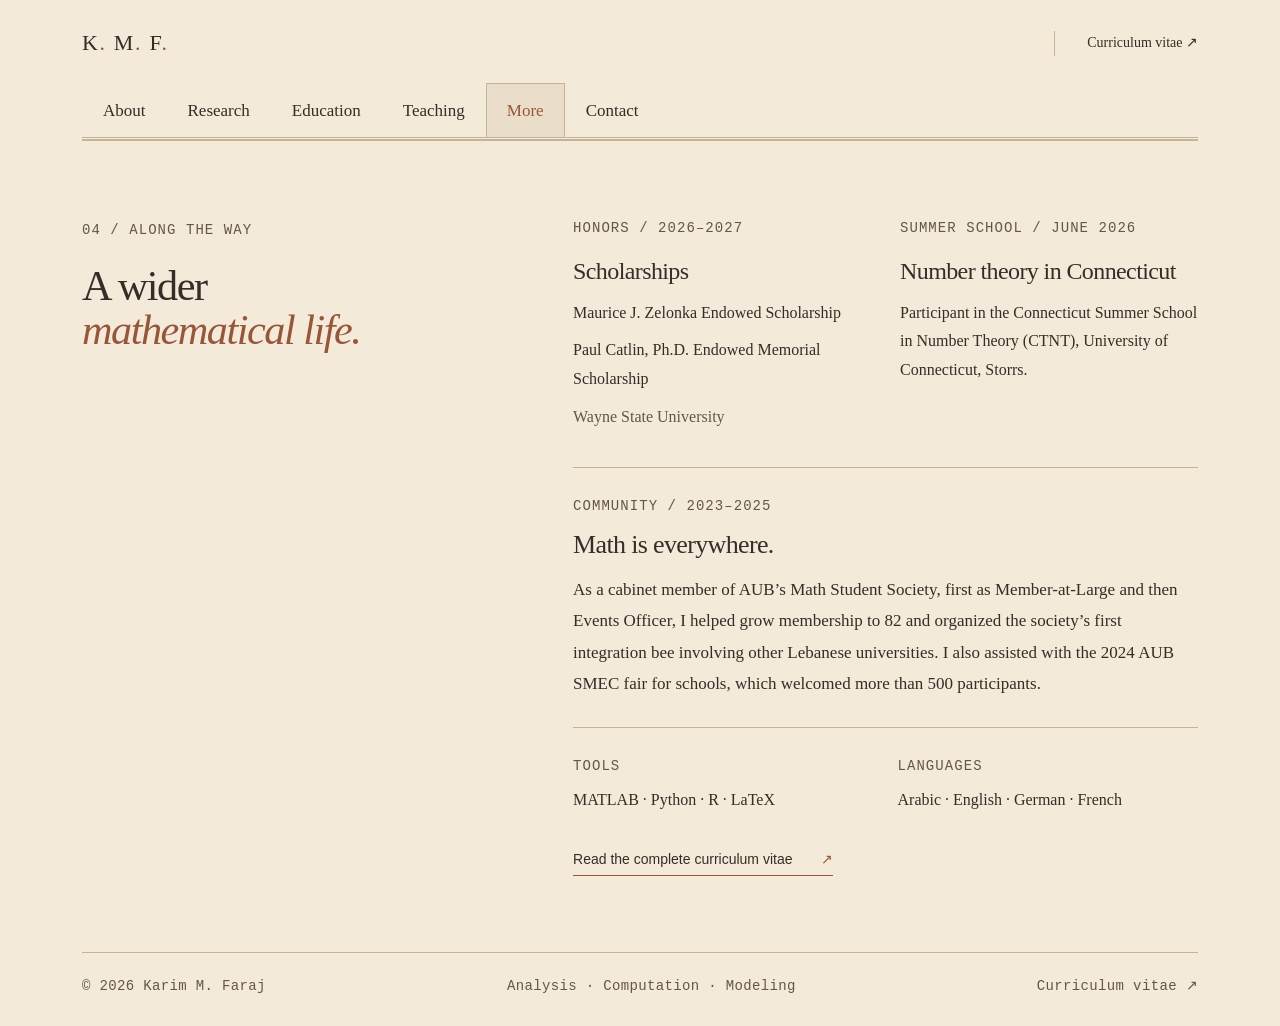
==== beyond.html @ a17a6d40 "Split the website into tabbed pages and add a vintage geometric figure" ====
<!doctype html>
<html lang="en">
<head>
  <meta charset="utf-8">
  <meta name="viewport" content="width=device-width, initial-scale=1">
  <meta name="description" content="Karim M. Faraj — mathematics graduate student at Wayne State University. Research in partial differential equations, scientific computing, and mathematical modeling.">
  <meta name="theme-color" content="#f5f0e6">
  <title>More · Karim M. Faraj</title>
  <link rel="icon" href="favicon.svg" type="image/svg+xml">
  <link rel="stylesheet" href="styles.css">
  <script src="site.js" defer></script>
</head>
<body><a class="skip-link" href="#main">Skip to content</a><div class="page-shell"><header class="site-header"><a class="wordmark" href="index.html" aria-label="Karim M. Faraj, home">K<span>.</span> M<span>.</span> F<span>.</span></a><nav aria-label="Main navigation"><a href="index.html">About</a><a href="research.html">Research</a><a href="education.html">Education</a><a href="teaching.html">Teaching</a><a href="beyond.html" aria-current="page">More</a><a href="contact.html">Contact</a></nav><a class="header-cv" href="cv.html">Curriculum vitae ↗</a></header><main id="main"><section class="content-section" id="beyond" aria-labelledby="beyond-title">
      <div class="section-heading"><p class="eyebrow">04 / Along the way</p><h1 id="beyond-title">A wider<br><em>mathematical life.</em></h1></div>
      <div class="section-body">
        <div class="notes-grid">
          <article class="note-block"><p class="eyebrow">Honors / 2026–2027</p><h3>Scholarships</h3><p>Maurice J. Zelonka Endowed Scholarship</p><p>Paul Catlin, Ph.D. Endowed Memorial Scholarship</p><p class="small-note">Wayne State University</p></article>
          <article class="note-block"><p class="eyebrow">Summer school / June 2026</p><h3>Number theory in Connecticut</h3><p>Participant in the Connecticut Summer School in Number Theory (CTNT), University of Connecticut, Storrs.</p></article>
        </div>
        <article class="community-note"><p class="eyebrow">Community / 2023–2025</p><h3>Math is everywhere.</h3><p>As a cabinet member of AUB’s Math Student Society, first as Member-at-Large and then Events Officer, I helped grow membership to 82 and organized the society’s first integration bee involving other Lebanese universities. I also assisted with the 2024 AUB SMEC fair for schools, which welcomed more than 500 participants.</p></article>
        <div class="skills-summary"><div><p class="eyebrow">Tools</p><p>MATLAB · Python · R · LaTeX</p></div><div><p class="eyebrow">Languages</p><p>Arabic · English · German · French</p></div></div>
        <a class="text-link" href="cv.html">Read the complete curriculum vitae <span aria-hidden="true">↗</span></a>
      </div>
    </section></main><footer class="site-footer"><span>© 2026 Karim M. Faraj</span><span>Analysis · Computation · Modeling</span><a href="cv.html">Curriculum vitae ↗</a></footer></div></body></html>
---- styles.css ----
/* Warm paper, dark ink, and an understated terracotta accent. */
:root {
  --paper: #f3ead9;
  --ink: #332e27;
  --muted: #635747;
  --rust: #985638;
  --line: #c5b394;
  --wash: #eadeca;
  --serif: "Palatino Linotype", "Book Antiqua", Palatino, Georgia, serif;
  --sans: "Segoe UI", Arial, sans-serif;
  --mono: "Courier New", monospace;
  color-scheme: light;
  font-family: var(--serif);
  color: var(--ink);
  background: var(--paper);
  font-synthesis: none;
  scroll-behavior: smooth;
  scroll-padding-top: 1.5rem;
}
* { box-sizing: border-box; }
body { margin: 0; font-size: 17px; line-height: 1.75; -webkit-font-smoothing: antialiased; }
::selection { background: #d6bda0; color: var(--ink); }
a { color: inherit; text-decoration-thickness: 1px; text-underline-offset: 5px; }
a:hover { color: var(--rust); }
a:focus-visible, button:focus-visible { outline: 2px solid var(--rust); outline-offset: 6px; }
button { font: inherit; }
p, h1, h2, h3, figure { margin: 0; }
h1, h2, h3 { font-weight: 400; }
h1, h2 { line-height: 1.05; letter-spacing: -.055em; }
h2 { font-size: clamp(2.2rem, 3.3vw, 3.1rem); }
h2 em, h1 em { font-weight: 400; color: var(--rust); }
h3 { font-size: 1.6rem; line-height: 1.25; letter-spacing: -.025em; }
p + p { margin-top: 1rem; }
strong { font-weight: 600; }
section[id] { scroll-margin-top: 1.5rem; }
.page-shell { max-width: 1240px; margin: 0 auto; padding: 0 62px; }
.eyebrow, .entry-meta, .entry-date, .site-footer, .hero-footnote {
  font-family: var(--mono); font-size: 14px; font-weight: 400; line-height: 1.6; letter-spacing: .075em;
}
.eyebrow { text-transform: uppercase; color: var(--muted); }
.skip-link { position: fixed; left: 1rem; top: -6rem; padding: .6rem 1rem; background: var(--ink); color: var(--paper); z-index: 10; }
.skip-link:focus { top: 1rem; }
.sr-only { position: absolute; width: 1px; height: 1px; padding: 0; margin: -1px; overflow: hidden; clip: rect(0,0,0,0); white-space: nowrap; border: 0; }
.site-header { min-height: 106px; display: flex; align-items: center; gap: 2.8rem; border-bottom: 1px solid var(--line); }
.wordmark { font-size: 22px; letter-spacing: .075em; text-decoration: none; white-space: nowrap; }
.wordmark span { color: var(--rust); }
.site-header nav { display: flex; gap: 1.65rem; margin-left: auto; font-family: var(--sans); font-size: 14px; }
.site-header nav a, .header-cv { text-decoration: none; }
.site-header nav a[aria-current="location"] { color: var(--rust); }
.header-cv { border-left: 1px solid var(--line); padding-left: 2rem; font-family: var(--sans); font-size: 14px; white-space: nowrap; }
.header-cv span { margin-left: .7rem; color: var(--rust); }
.hero { display: grid; grid-template-columns: 1.25fr 1fr; column-gap: 6%; padding: 73px 0 0; }
.hero .eyebrow { font-size: 14px; letter-spacing: .09em; }
.small-star { font-size: 18px; color: var(--rust); display: inline-block; vertical-align: middle; margin-right: .6rem; }
.hero h1 { font-size: clamp(5.2rem,8.7vw,7.5rem); line-height: .98; margin: 27px 0 29px; letter-spacing: -.068em; }
.hero-deck { font-size: 24px; line-height: 1.4; letter-spacing: -.025em; }
.hero-intro { max-width: 465px; color: var(--muted); font-size: 16px; line-height: 1.8; margin-top: 23px; }
.hero-links { display: flex; align-items: center; gap: 2rem; margin-top: 28px; font-family: var(--sans); font-size: 14px; }
.text-link { display: inline-flex; align-items: center; gap: 1.8rem; text-decoration: none; border-bottom: 1px solid var(--rust); padding-bottom: 5px; font-family: var(--sans); font-size: 14px; line-height: 1.6; }
.text-link > span[aria-hidden] { color: var(--rust); }
.quiet-link { text-decoration: none; color: var(--muted); }
.quiet-link span { margin-left: .5rem; color: var(--rust); }
.hero-footnote { grid-column: 1/-1; display: flex; justify-content: space-between; border-top: 1px solid var(--line); margin-top: 65px; padding: 15px 0; color: var(--muted); font-size: 14px; text-transform: uppercase; letter-spacing: .09em; }
.content-section { display: grid; grid-template-columns: .9fr 1.4fr; column-gap: 8%; padding: 76px 0; border-top: 1px solid var(--line); }
.section-heading .eyebrow { margin: 2px 0 22px; }
.section-heading { align-self: start; }
.section-body { min-width: 0; }
.section-intro { font-size: 20px; line-height: 1.6; margin-bottom: 34px; letter-spacing: -.015em; }
.research-entry { padding: 29px 0 30px; border-top: 1px solid var(--line); }
.entry-meta { display: flex; justify-content: space-between; gap: 1rem; color: var(--muted); font-size: 14px; letter-spacing: .025em; margin-bottom: 14px; }
.research-entry h3 { font-size: 26px; }
.entry-byline { font-family: var(--sans); font-size: 14px; color: var(--muted); line-height: 1.7; margin: 8px 0 17px; letter-spacing: .01em; }
.research-entry > p:not(.entry-byline) { font-size: 16px; line-height: 1.85; }
.topic-list { list-style: none; margin: 19px 0 0; padding: 0; display: flex; gap: 7px 17px; flex-wrap: wrap; font-family: var(--mono); font-size: 14px; line-height: 1.7; color: var(--muted); }
.topic-list li::before { content: "·"; color: var(--rust); margin-right: 7px; }
.publication { background: var(--wash); border-left: 2px solid var(--rust); padding: 27px 29px 29px; margin-top: 20px; }
.publication h3 { font-size: 23px; line-height: 1.35; margin: 14px 0; }
.publication > p:not(.eyebrow) { font-size: 16px; line-height: 1.7; }
.publication .journal { color: var(--muted); margin-top: 5px; }
.publication .text-link { margin-top: 20px; font-size: 14px; }
.education-entry + .education-entry { border-top: 1px solid var(--line); margin-top: 30px; padding-top: 29px; }
.entry-date { font-size: 14px; letter-spacing: .03em; color: var(--rust); margin-bottom: 11px; }
.entry-date span { color: var(--muted); }
.education-entry h3 { font-size: 26px; }
.degree { font-size: 17px; margin-top: 9px; }
.education-entry .entry-byline { margin-bottom: 0; }
.education-note { font-size: 16px; color: var(--muted); margin-top: 13px; line-height: 1.8; }
.coursework { border-top: 1px solid var(--line); padding-top: 26px; margin-top: 29px; }
.coursework > p:not(.eyebrow) { font-size: 16px; line-height: 1.9; margin-top: 10px; }
.coursework .small-note { font-style: italic; }
.small-note { font-size: 14px; color: var(--muted); }
.teaching-entry + .teaching-entry { border-top: 1px solid var(--line); padding-top: 26px; margin-top: 27px; }
.teaching-entry h3 { font-size: 25px; }
.teaching-entry > p:last-child { font-size: 16px; line-height: 1.85; }
.notes-grid { display: grid; grid-template-columns: 1fr 1fr; gap: 29px; }
.note-block h3 { font-size: 24px; margin: 16px 0 13px; }
.note-block > p:not(.eyebrow) { font-size: 16px; line-height: 1.8; }
.note-block p + p { margin-top: 9px; }
.note-block .small-note { font-size: 14px; }
.community-note { border-top: 1px solid var(--line); margin-top: 35px; padding-top: 27px; }
.community-note h3 { font-size: 26px; margin: 12px 0; }
.community-note > p:last-child { font-size: 16px; line-height: 1.85; }
.skills-summary { display: grid; grid-template-columns: 1fr 1fr; gap: 1.5rem; padding: 27px 0 30px; margin-top: 28px; border-top: 1px solid var(--line); }
.skills-summary p + p { margin-top: 8px; font-size: 16px; }
.contact-section { border-top: 1px solid var(--line); padding: 62px 0 66px; }
.contact-grid { display: grid; grid-template-columns: .9fr 1.4fr; column-gap: 8%; margin-top: 25px; }
.contact-grid h2 { font-size: clamp(3rem,5vw,4.5rem); }
.contact-grid > div > p:not(.eyebrow) { font-size: 16px; color: var(--muted); margin-top: 20px; }
.contact-details { align-self: center; padding-top: 5px; }
.phone-link { display: inline-block; font-size: clamp(1.6rem,2.6vw,2.25rem); letter-spacing: -.045em; margin: 8px 0 0; text-decoration: none; white-space: nowrap; }
.phone-link span { font-family: var(--sans); font-size: 21px; color: var(--rust); margin-left: 16px; }
.contact-details > p:last-child { line-height: 1.85; }
.site-footer { display: flex; justify-content: space-between; gap: 1.5rem; border-top: 1px solid var(--line); padding: 22px 0 28px; font-size: 14px; letter-spacing: .025em; color: var(--muted); }
.site-footer a { text-decoration: none; }
/* A complete, printable CV. */
.cv-header { justify-content: space-between; }
.cv-header .header-cv { border: 0; padding: 0; }
.cv-main { max-width: 820px; margin: 0 auto; padding: 65px 0 80px; }
.cv-title-row { display: flex; justify-content: space-between; gap: 2rem; align-items: flex-end; margin-top: 20px; }
.cv-title-row h1 { font-size: clamp(3.25rem,6.5vw,5.5rem); }
.print-button { background: transparent; border: 1px solid var(--line); padding: 9px 13px; font-family: var(--sans); font-size: 14px; line-height: 1.5; white-space: nowrap; cursor: pointer; }
.print-button:hover { background: var(--wash); border-color: var(--rust); }
.cv-contact { font-family: var(--sans); font-size: 16px; color: var(--muted); margin: 18px 0 0; }
.cv-contact a { text-decoration: none; }
.cv-section { border-top: 1px solid var(--line); margin-top: 35px; padding-top: 25px; }
.cv-section > h2 { font-size: 28px; letter-spacing: -.035em; color: var(--rust); margin-bottom: 22px; }
.cv-section h3 { font-size: 20px; }
.cv-item + .cv-item { margin-top: 24px; }
.cv-item-head { display: flex; justify-content: space-between; align-items: baseline; gap: 1rem; }
.cv-item-head .entry-date { font-size: 14px; white-space: nowrap; margin: 0; }
.cv-main p, .cv-main li { font-size: 16px; line-height: 1.85; }
.cv-main .eyebrow { font-size: 14px; }
.cv-main p + p { margin-top: 7px; }
.cv-main .cv-contact { font-size: 16px; }
.cv-main .entry-byline { font-size: 14px; margin: 5px 0 8px; }
.cv-main ul { margin: 9px 0 0; padding-left: 20px; }
.cv-main li + li { margin-top: 5px; }
.cv-main .cv-skills { display: grid; grid-template-columns: 1fr 1fr; gap: 20px; }
.cv-main .cv-skills h3 { font-size: 18px; margin-bottom: 9px; }
.cv-main .cv-skills p { font-size: 16px; }
.cv-main .doi-link { font-family: var(--sans); font-size: 14px; overflow-wrap: anywhere; }
@media (min-width:1450px) {
  .page-shell { max-width: 1300px; padding-right: 70px; padding-left: 70px; }
  .hero { column-gap: 8%; }
  .hero h1 { font-size: 125px; }
}
@media (max-width:980px) {
  .page-shell { padding: 0 36px; }
  .site-header { gap: 1.8rem; }
  .site-header nav { gap: 1.1rem; }
  .header-cv { padding-left: 1.3rem; }
  .hero { column-gap: 5%; padding-top: 58px; }
  .hero h1 { font-size: 88px; }
  .hero-deck { font-size: 22px; }
  .hero-intro { font-size: 16px; }
  .content-section, .contact-grid { column-gap: 6%; grid-template-columns: .85fr 1.4fr; }
  .entry-meta { flex-direction: column; gap: 3px; }
  .notes-grid { gap: 22px; }
  .phone-link { font-size: 26px; }
  .phone-link span { margin-left: 8px; }
  .cv-item-head { align-items: flex-start; }
  .cv-item-head .entry-date { white-space: normal; text-align: right; min-width: 140px; }
}
@media (max-width:720px) {
  .page-shell { padding: 0 25px; }
  .site-header { min-height: auto; flex-wrap: wrap; gap: 0; padding: 23px 0 17px; }
  .wordmark { font-size: 21px; }
  .header-cv { order: 1; margin-left: auto; padding: 0; border: 0; font-size: 14px; }
  .site-header nav { order: 2; flex-basis: 100%; margin: 22px 0 0; justify-content: space-between; gap: 15px; font-size: 14px; }
  .hero { grid-template-columns: 1fr; padding-top: 40px; }
  .hero .eyebrow { font-size: 14px; }
  .hero h1 { font-size: clamp(78px,17vw,116px); margin-top: 25px; margin-bottom: 25px; }
  .hero-deck { font-size: 24px; }
  .hero-intro { max-width: 100%; font-size: 16px; }
  .hero-links { gap: 1.7rem; margin-top: 24px; }
  .hero-footnote { font-size: 14px; margin-top: 38px; gap: 1rem; }
  .content-section { grid-template-columns: 1fr; padding: 43px 0; gap: 30px; }
  .section-heading .eyebrow { margin-bottom: 16px; }
  h2 { font-size: 37px; }
  .section-intro { font-size: 19px; margin-bottom: 25px; }
  .research-entry { padding: 25px 0; }
  .entry-meta { flex-direction: row; font-size: 14px; gap: 12px; }
  .entry-meta span:last-child { text-align: right; }
  .research-entry h3, .education-entry h3 { font-size: 25px; }
  .publication { padding: 23px 21px; margin-top: 10px; }
  .publication h3 { font-size: 22px; }
  .notes-grid { grid-template-columns: 1fr; gap: 28px; }
  .note-block + .note-block { border-top: 1px solid var(--line); padding-top: 25px; }
  .note-block h3 { margin-top: 12px; }
  .skills-summary { grid-template-columns: 1fr; gap: 18px; }
  .contact-section { padding: 43px 0; }
  .contact-grid { grid-template-columns: 1fr; gap: 28px; margin-top: 20px; }
  .contact-grid h2 { font-size: 49px; }
  .contact-details { padding: 0; }
  .phone-link { font-size: clamp(24px,6.6vw,29px); }
  .site-footer { font-size: 14px; flex-wrap: wrap; gap: 10px 18px; padding-bottom: 25px; }
  .site-footer > span:nth-child(2) { display: none; }
  .site-footer a { margin-left: auto; }
  .cv-main { padding: 40px 0 55px; }
  .cv-title-row { display: block; margin-top: 17px; }
  .cv-title-row h1 { font-size: 49px; }
  .print-button { margin-top: 22px; }
  .cv-item-head { display: block; }
  .cv-item-head .entry-date { text-align: left; margin-top: 7px; }
  .cv-main .cv-skills { grid-template-columns: 1fr; gap: 22px; }
}
@media (prefers-reduced-motion:reduce) { :root { scroll-behavior: auto; } }
@media print {
  @page { margin: 16mm; }
  body { background: #fff; color: #222; font-size: 10pt; }
  .page-shell { max-width: none; padding: 0; }
  .site-header, .site-footer, .print-button, .skip-link { display: none !important; }
  .cv-main { max-width: none; padding: 0; }
  .cv-title-row { margin: 10px 0 0; }
  .cv-title-row h1 { font-size: 35pt; }
  .cv-main .eyebrow { font-size: 9pt; }
  .cv-contact { margin-top: 8px; }
  .cv-section { margin-top: 18px; padding-top: 14px; break-inside: auto; border-color: #aaa; }
  .cv-section > h2 { font-size: 19pt; margin-bottom: 13px; color: #333; break-after: avoid; }
  .cv-item { break-inside: avoid; }
  .cv-item + .cv-item { margin-top: 15px; }
  .cv-item-head { display: flex; }
  .cv-main h3 { font-size: 12pt; }
  .cv-main p, .cv-main li { font-size: 9pt; line-height: 1.6; }
  .cv-main .entry-byline, .cv-main .doi-link { font-size: 8pt; }
  .cv-main ul { margin-top: 5px; }
  .cv-main .cv-skills { display: grid; grid-template-columns: 1fr 1fr; }
  .cv-item-head .entry-date { font-size: 8pt; }
  a { color: inherit; text-decoration: none; }
}

/* A quiet academic title page, with readable supporting text. */
.hero { display: block; padding-top: 64px; }
.hero-copy { max-width: 850px; }
.hero h1 { font-size: clamp(64px,8vw,106px); line-height: 1.08; letter-spacing: -.04em; }
.hero h1 br { display: none; }
.hero h1 em::before { content: " "; }
.hero-intro { max-width: 740px; font-size: 19px; }
.hero-deck { font-size: 27px; font-style: italic; }
.hero-footnote { border-top: 3px double var(--line); margin-top: 48px; }
.site-header { border-bottom: 3px double var(--line); }
.site-header nav, .header-cv, .entry-byline { font-family: var(--serif); }
.entry-byline, .cv-main .entry-byline { font-size: 17px; color: var(--ink); }
.entry-meta { font-size: 15px; flex-wrap: wrap; }
.entry-date, .cv-item-head .entry-date { font-size: 14px; }
.research-entry > p:not(.entry-byline), .teaching-entry > p:last-child,
.community-note > p:last-child, .cv-main p, .cv-main li { font-size: 17px; }
.topic-list { font-size: 14px; }
.section-heading h2 { letter-spacing: -.035em; }
.publication { background: transparent; border: 1px solid var(--line); border-top: 3px double var(--rust); }
.publication > p:not(.eyebrow), .education-note, .coursework > p:not(.eyebrow),
.note-block > p:not(.eyebrow), .skills-summary p + p { font-size: 16px; }
.cv-main .cv-skills p, .cv-main .doi-link { font-size: 16px; }
@media (max-width:720px) {
  .hero { padding-top: 38px; }
  .hero h1 { font-size: clamp(56px,12vw,82px); }
  .hero-intro { font-size: 18px; }
  .hero-deck { font-size: 24px; }
  .hero-footnote, .entry-meta { flex-direction: column; gap: 7px; }
  .entry-meta span:last-child { text-align: left; }
  .hero-links { flex-wrap: wrap; gap: 20px; }
  .site-header nav { flex-wrap: wrap; }
}
@media print {
  .cv-main p, .cv-main li { font-size: 10pt; }
  .cv-main .entry-byline, .cv-main .doi-link, .cv-item-head .entry-date { font-size: 9pt; }
}
/* Separate pages with a consistent tab bar. */
.site-header { flex-wrap: wrap; gap: 20px; padding-top: 24px; }
.site-header nav { order: 3; flex-basis: 100%; margin: 0; gap: 0; }
.site-header nav a { padding: 12px 20px; border: 1px solid transparent; border-bottom: 0; font-size: 17px; }
.site-header nav a[aria-current="page"] { color: var(--rust); border-color: var(--line); background: var(--wash); }
.header-cv { margin-left: auto; }
.page-shell { min-height: 100vh; display: flex; flex-direction: column; }
.page-shell > main { flex: 1; }
.section-heading h1 { font-size: clamp(2.2rem,3.3vw,3.1rem); letter-spacing: -.035em; }
.hero { display: grid; grid-template-columns: 1.3fr 1fr; gap: 30px 48px; }
.hero h1 { font-size: clamp(60px,6.6vw,88px); }
.hero h1 br { display: block; }
.hero h1 em::before { content: none; }
.vintage-figure { align-self: center; margin: 0; }
.vintage-figure img { width: 100%; height: auto; display: block; border: 1px solid var(--line); padding: 12px; }
.vintage-figure figcaption { font-size: 15px; text-align: center; margin-top: 12px; color: var(--muted); font-style: italic; }
.hero-footnote { margin-top: 15px; }
@media(max-width:720px) {
 .site-header nav { margin-top: 0; justify-content: flex-start; }
 .site-header nav a { padding: 9px 12px; font-size: 16px; }
 .hero { grid-template-columns: 1fr; gap: 28px; }
 .hero h1 { font-size: clamp(58px,13vw,82px); }
 .vintage-figure { width: 100%; max-width: 350px; justify-self: center; }
 .section-heading h1 { font-size: 37px; }
}
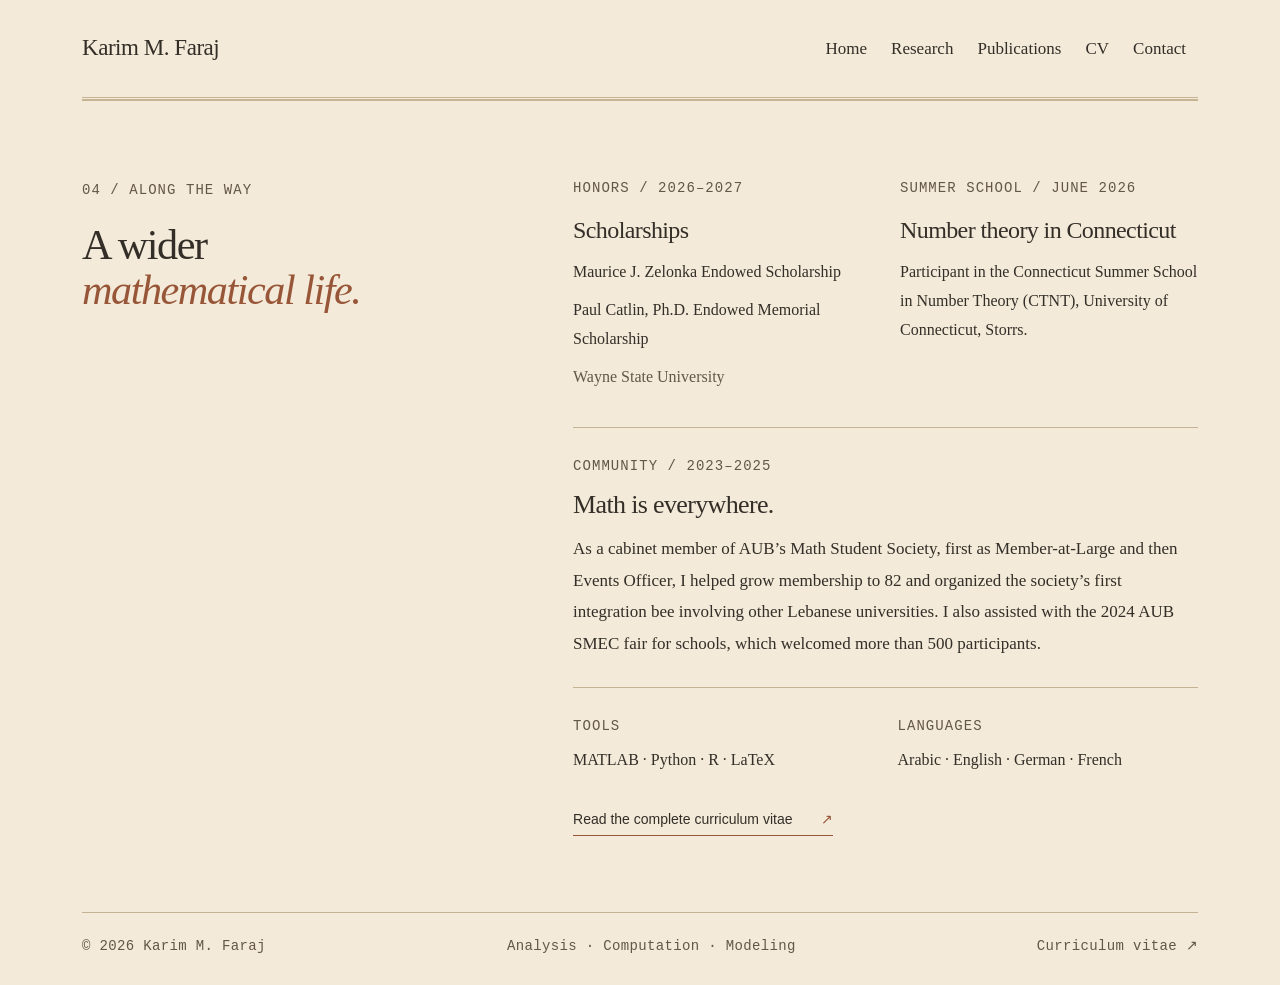
==== commit 1580d082: "Organize the academic site around contents and publications; remove figure" ====
--- a/beyond.html
+++ b/beyond.html
@@ -10,7 +10,7 @@
   <link rel="stylesheet" href="styles.css">
   <script src="site.js" defer></script>
 </head>
-<body><a class="skip-link" href="#main">Skip to content</a><div class="page-shell"><header class="site-header"><a class="wordmark" href="index.html" aria-label="Karim M. Faraj, home">K<span>.</span> M<span>.</span> F<span>.</span></a><nav aria-label="Main navigation"><a href="index.html">About</a><a href="research.html">Research</a><a href="education.html">Education</a><a href="teaching.html">Teaching</a><a href="beyond.html" aria-current="page">More</a><a href="contact.html">Contact</a></nav><a class="header-cv" href="cv.html">Curriculum vitae ↗</a></header><main id="main"><section class="content-section" id="beyond" aria-labelledby="beyond-title">
+<body><a class="skip-link" href="#main">Skip to content</a><div class="page-shell"><header class="site-header"><a class="wordmark" href="index.html">Karim M. Faraj</a><nav aria-label="Main navigation"><a href="index.html">Home</a><a href="research.html">Research</a><a href="publications.html">Publications</a><a href="cv.html">CV</a><a href="contact.html">Contact</a></nav></header><main id="main"><section class="content-section" id="beyond" aria-labelledby="beyond-title">
       <div class="section-heading"><p class="eyebrow">04 / Along the way</p><h1 id="beyond-title">A wider<br><em>mathematical life.</em></h1></div>
       <div class="section-body">
         <div class="notes-grid">
--- a/styles.css
+++ b/styles.css
@@ -278,15 +278,39 @@
 .hero h1 { font-size: clamp(60px,6.6vw,88px); }
 .hero h1 br { display: block; }
 .hero h1 em::before { content: none; }
-.vintage-figure { align-self: center; margin: 0; }
-.vintage-figure img { width: 100%; height: auto; display: block; border: 1px solid var(--line); padding: 12px; }
-.vintage-figure figcaption { font-size: 15px; text-align: center; margin-top: 12px; color: var(--muted); font-style: italic; }
 .hero-footnote { margin-top: 15px; }
 @media(max-width:720px) {
  .site-header nav { margin-top: 0; justify-content: flex-start; }
  .site-header nav a { padding: 9px 12px; font-size: 16px; }
  .hero { grid-template-columns: 1fr; gap: 28px; }
  .hero h1 { font-size: clamp(58px,13vw,82px); }
- .vintage-figure { width: 100%; max-width: 350px; justify-self: center; }
  .section-heading h1 { font-size: 37px; }
+}
+/* A compact academic contents page and consistent navigation. */
+.site-header { flex-wrap: nowrap; align-items: center; min-height: 100px; padding: 20px 0; gap: 30px; }
+.wordmark { font-size: 23px; letter-spacing: -.02em; }
+.site-header nav { order: initial; flex-basis: auto; margin-left: auto; flex-wrap: wrap; justify-content: flex-end; }
+.site-header nav a { padding: 8px 12px; border: 0; font-size: 17px; }
+.site-header nav a[aria-current="page"] { background: transparent; border-bottom: 1px solid var(--rust); }
+.home-overview { display: grid; grid-template-columns: 1.1fr 1fr; gap: 38px 70px; padding: 64px 0 56px; }
+.home-identity { grid-column: 1 / -1; padding-bottom: 30px; border-bottom: 3px double var(--line); }
+.home-identity h1 { font-size: clamp(52px,7vw,90px); margin: 20px 0; letter-spacing: -.045em; }
+.home-affiliation { font-size: 18px; color: var(--muted); }
+.contents h2, .home-abstract h2 { font-family: var(--mono); font-size: 16px; text-transform: uppercase; letter-spacing: .08em; margin-bottom: 23px; line-height: 1.5; }
+.contents ol { list-style: none; padding: 0; margin: 0; }
+.contents li + li { margin-top: 17px; }
+.contents a { display: flex; align-items: baseline; gap: 14px; text-decoration: none; font-size: 20px; }
+.contents a > span:first-child { font-family: var(--mono); font-size: 14px; color: var(--rust); }
+.contents strong { font-weight: 400; }
+.contents-dots { flex: 1; border-bottom: 1px dotted var(--line); }
+.home-abstract p { font-size: 18px; line-height: 1.85; }
+.home-abstract .hero-links { flex-wrap: wrap; gap: 22px; }
+.home-abstract .text-link { font-size: 16px; }
+@media(max-width:820px) {
+ .site-header { flex-wrap: wrap; gap: 16px; }
+ .site-header nav { flex-basis: 100%; margin: 0; justify-content: flex-start; }
+ .site-header nav a { padding: 8px 12px 8px 0; margin-right: 14px; font-size: 16px; }
+ .home-overview { grid-template-columns: 1fr; gap: 34px; padding-top: 38px; }
+ .home-identity { grid-column: auto; }
+ .home-identity h1 { font-size: clamp(47px,9vw,72px); }
 }
